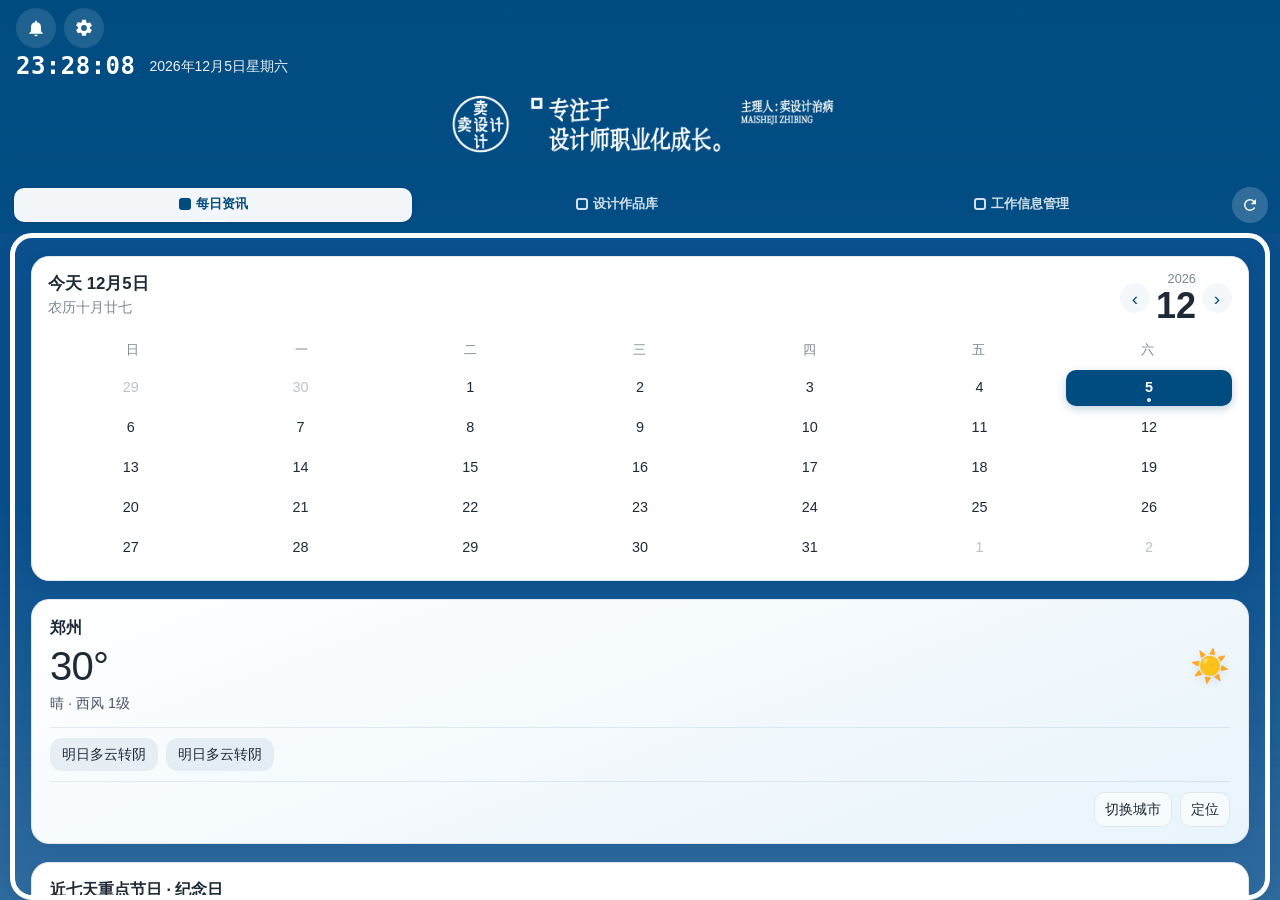
==== index.html @ 1a067f40 "deploy workbench-mobile static site (via API)" ====
<!DOCTYPE html>
<html lang="zh-CN">
<head>
  <meta charset="UTF-8">
  <meta name="viewport" content="width=device-width, initial-scale=1.0, maximum-scale=1.0, user-scalable=no, viewport-fit=cover">
  <meta name="apple-mobile-web-app-capable" content="yes">
  <meta name="apple-mobile-web-app-status-bar-style" content="default">
  <meta name="theme-color" content="#004C80">
  <meta name="application-name" content="卖设计">
  <meta name="mobile-web-app-capable" content="yes">
  <meta name="apple-mobile-web-app-capable" content="yes">
  <meta name="apple-mobile-web-app-status-bar-style" content="default">
  <meta name="apple-mobile-web-app-title" content="卖设计">
  <link rel="manifest" href="manifest.json">
  <link rel="apple-touch-icon" href="icon-192.png">
  <title>卖设计 · 手机工作台</title>
  <link rel="stylesheet" href="styles-mobile-v2.css?v=m20260816t">
</head>
<body>
  <!-- 顶部栏：标题 + 时钟日期 + 铃铛设置 -->
  <header class="topbar">
    <div class="topbar-row topbar-row-1">
      <div class="topbar-tools">
        <button class="topbar-tool" id="openBell" aria-label="修改通知">
          <svg viewBox="0 0 24 24" width="20" height="20" aria-hidden="true">
            <path fill="currentColor" d="M12 22a2 2 0 0 0 2-2h-4a2 2 0 0 0 2 2zm6-6V11a6 6 0 0 0-5-5.91V4a1 1 0 0 0-2 0v1.09A6 6 0 0 0 6 11v5l-2 2v1h16v-1l-2-2z"/>
          </svg>
          <span class="bell-badge" id="bellBadge" hidden>●</span>
        </button>
        <button class="topbar-tool" id="openSettings" aria-label="云端共享设置">
          <svg viewBox="0 0 24 24" width="20" height="20" aria-hidden="true">
            <path fill="currentColor" d="M19.14 12.94a7.42 7.42 0 0 0 0-1.88l2.03-1.58a.5.5 0 0 0 .12-.64l-1.92-3.32a.5.5 0 0 0-.6-.22l-2.39.96a7.07 7.07 0 0 0-1.62-.94l-.36-2.54A.5.5 0 0 0 13.9 2h-3.84a.5.5 0 0 0-.5.42l-.36 2.54c-.59.24-1.13.55-1.62.94l-2.39-.96a.5.5 0 0 0-.6.22L2.67 8.48a.5.5 0 0 0 .12.64l2.03 1.58a7.42 7.42 0 0 0 0 1.88L2.79 14.16a.5.5 0 0 0-.12.64l1.92 3.32a.5.5 0 0 0 .6.22l2.39-.96c.49.39 1.03.7 1.62.94l.36 2.54a.5.5 0 0 0 .5.42h3.84a.5.5 0 0 0 .5-.42l.36-2.54c.59-.24 1.13-.55 1.62-.94l2.39.96a.5.5 0 0 0 .6-.22l1.92-3.32a.5.5 0 0 0-.12-.64l-2.03-1.58zM12 15.5A3.5 3.5 0 1 1 12 8.5a3.5 3.5 0 0 1 0 7z"/>
          </svg>
        </button>
      </div>
    </div>
    <div class="topbar-row topbar-row-2">
      <div class="live-clock" id="liveClock">--:--:--</div>
      <div class="live-date" id="liveDate">----年--月--日 星期-</div>
    </div>
    <div class="brand-banner">
      <img class="brand-banner-img" src="brand-title.png" alt="卖设计的工作台">
    </div>
  </header>

  <!-- 通知面板：浮在顶栏下方 -->
  <div class="bell-panel" id="bellPanel" hidden>
    <div class="bell-panel-head">
      <span>修改通知</span>
      <button class="bell-close" id="closeBell" aria-label="关闭">×</button>
    </div>
    <div class="bell-list" id="bellList"></div>
  </div>

  <!-- 标签栏：3 个 Tab + 刷新 -->
  <nav class="tabbar" id="tabbar">
    <div class="tabbar-tabs">
      <button class="tab active" data-index="0">
        <span class="tab-mark"></span>
        <span class="tab-label">每日资讯</span>
      </button>
      <button class="tab" data-index="1">
        <span class="tab-mark"></span>
        <span class="tab-label">设计作品库</span>
      </button>
      <button class="tab" data-index="2">
        <span class="tab-mark"></span>
        <span class="tab-label">工作信息管理</span>
      </button>
    </div>
    <button class="tabbar-refresh" id="pageRefresh" aria-label="刷新当前页">
      <svg viewBox="0 0 24 24" width="18" height="18" aria-hidden="true">
        <path fill="currentColor" d="M17.65 6.35A7.95 7.95 0 0 0 12 4a8 8 0 0 0-8 8 8 8 0 0 0 8 8 8 8 0 0 0 6.67-3.56L17.65 14A6 6 0 0 1 12 18a6 6 0 0 1-6-6 6 6 0 0 1 6-6c1.66 0 3.14.69 4.22 1.78L13 11h7V4l-2.35 2.35z"/>
      </svg>
    </button>
  </nav>

  <!-- 页面容器：可横向滑动 -->
  <div class="pages-viewport">
    <div class="pages-track" id="pagesTrack">

      <!-- ============ 页面 1：每日资讯 ============ -->
      <section class="page page-info" data-index="0" aria-label="每日资讯">
        <div class="page-inner">

          <!-- 日历卡片 -->
          <div class="card card-calendar">
            <div class="cal-head">
              <div class="cal-today-block">
                <div class="cal-today-date" id="calTodayDate">今天 8月15日</div>
                <div class="cal-today-lunar" id="calTodayLunar">农历七月初三</div>
              </div>
      <div class="cal-year-block">
        <button class="cal-nav-btn" id="calPrev" aria-label="上个月">‹</button>
        <div>
          <div class="cal-year" id="calYear">2026</div>
          <div class="cal-month" id="calMonth">08</div>
        </div>
        <button class="cal-nav-btn" id="calNext" aria-label="下个月">›</button>
      </div>
            </div>
            <div class="cal-weekdays">
              <span>日</span><span>一</span><span>二</span><span>三</span><span>四</span><span>五</span><span>六</span>
            </div>
            <div class="cal-days" id="calDays"></div>
          </div>

          <!-- 天气卡片 -->
          <div class="card card-weather">
            <div class="weather-top">
              <div class="weather-info">
                <div class="weather-row1">
                  <span class="weather-city" id="weatherCity">郑州</span>
                </div>
                <div class="weather-row2">
                  <span class="weather-temp" id="weatherTemp">--°</span>
                  <span class="weather-icon" id="weatherIcon">⛅</span>
                </div>
                <div class="weather-row3">
                  <span class="weather-now" id="weatherNow">加载中…</span>
                </div>
              </div>
            </div>
            <div class="weather-mid">
              <div class="weather-forecast" id="weatherForecast">
                <span class="forecast-tag" id="weatherUpcoming">--</span>
                <span class="forecast-tag" id="weatherTomorrow">--</span>
              </div>
            </div>
            <div class="weather-bottom">
              <button class="btn-outline" id="editCity">切换城市</button>
              <button class="btn-outline" id="locateCity">定位</button>
            </div>
          </div>

          <!-- 节日 / 纪念日 卡片 -->
          <div class="card card-holidays">
            <h3 class="card-title">近七天重点节日 · 纪念日</h3>
            <ul class="holiday-list" id="holidayList"></ul>
          </div>

          <!-- 热点聚合卡片 -->
          <div class="card card-trends">
            <div class="trends-head">
              <h3 class="card-title">热点聚合</h3>
              <div class="trend-tabs" id="trendTabs">
                <button class="trend-tab" data-source="xiaohongshu">小红书</button>
                <button class="trend-tab" data-source="weibo">微博</button>
                <button class="trend-tab active" data-source="qqnews">腾讯新闻</button>
                <button class="trend-tab" data-source="ifeng">凤凰新闻</button>
                <button class="trend-tab" data-source="adquan">广告门</button>
                <button class="trend-tab" data-source="digitaling">数英</button>
                <button class="trend-tab" data-source="shejijingsai">设计竞赛网</button>
                <button class="trend-tab" data-source="uisdc">优设网</button>
              </div>
            </div>
            <ol class="trend-list" id="trendList"></ol>
            <div class="trend-empty" id="trendEmpty" hidden>点击刷新获取最新热点</div>
            <div class="trends-foot">
              <span class="trend-update" id="trendUpdate">上次更新：--</span>
              <button class="btn-text" id="refreshTrends">立即刷新热点</button>
            </div>
          </div>

          <div class="page-footer-space"></div>
        </div>
      </section>

      <!-- ============ 页面 2：设计作品库 ============ -->
      <section class="page page-portfolio" data-index="1" aria-label="设计作品库">
        <div class="page-inner">

          <!-- 顶部操作 -->
          <div class="page-actions">
            <span class="page-actions-title">作品库</span>
            <button class="btn-outline" id="sharePortfolio">分享查看</button>
          </div>

          <!-- 公众号文章：可折叠 -->
          <div class="card card-wechat">
            <div class="source-head" id="wechatToggle">
              <div class="source-head-left">
                <span class="source-emoji">📰</span>
                <span class="source-title">公众号文章</span>
                <span class="source-count" id="wechatCount">0 篇</span>
              </div>
              <button class="source-toggle" id="wechatToggleBtn">展开</button>
            </div>
            <div class="source-body" id="wechatBody">
              <div class="source-toolbar">
                <a class="btn-outline" href="https://mp.weixin.qq.com/s/0--AHBCkB1DnfnzCD70Xyg" target="_blank" rel="noopener">打开公众号</a>
                <button class="btn-primary" id="addPortfolioProject">+ 添加文章</button>
              </div>
              <div class="portfolio-list" id="portfolioList"></div>
            </div>
          </div>

          <!-- 站酷主页 -->
          <div class="card card-zcool">
            <div class="source-head">
              <div class="source-head-left">
                <span class="source-emoji">🎨</span>
                <span class="source-title">站酷主页</span>
              </div>
              <div class="source-head-right">
                <button class="source-toggle" id="editZcool">编辑</button>
                <a class="btn-outline" id="zcoolVisit" href="https://www.zcool.com.cn/u/ZNDA5NDcwMA==" target="_blank" rel="noopener">访问站酷</a>
              </div>
            </div>
            <a class="zcool-preview" id="zcoolLink" href="https://www.zcool.com.cn/u/ZNDA5NDcwMA==" target="_blank" rel="noopener">
              <div class="zcool-cover" id="zcoolCover">
                <span class="zcool-cover-emoji">🎨</span>
              </div>
              <div class="zcool-info">
                <div class="zcool-title" id="zcoolTitle">卖设计 · 站酷</div>
                <div class="zcool-url" id="zcoolUrlText">https://www.zcool.com.cn/u/ZNDA5NDcwMA==</div>
              </div>
            </a>
          </div>

          <!-- 我的知识库 (ima) -->
      <div class="card card-ima" id="openIma">
        <div class="ima-icon">ima</div>
        <div class="ima-body">
          <div class="ima-title">我的知识库</div>
          <div class="ima-sub">ima 个人知识库</div>
        </div>
        <span class="ima-arrow">→</span>
      </div>

          <!-- 设计项目 -->
          <div class="card card-projects">
            <div class="projects-head">
              <h3 class="card-title">设计项目</h3>
              <button class="btn-primary" id="addDesignProject">+ 新建项目</button>
            </div>
            <div class="design-project-list" id="designProjectList"></div>
          </div>

          <div class="page-footer-space"></div>
        </div>
      </section>

      <!-- ============ 页面 3：工作信息管理 ============ -->
      <section class="page page-work" data-index="2" aria-label="工作信息管理">
        <div class="page-inner">

          <!-- 顶部操作 -->
          <div class="page-actions">
            <span class="page-actions-title">工作信息</span>
            <div class="page-actions-buttons">
              <button class="btn-outline" id="shareWork">分享编辑</button>
              <button class="btn-outline" id="openTrash">回收站<span class="trash-badge" id="trashBadge" hidden>0</span></button>
              <button class="btn-outline" id="workAdminToggle">管理员视图</button>
            </div>
          </div>

          <!-- 4 个汇总统计 -->
          <div class="work-summary" id="workSummary">
            <button class="summary-item" data-filter="all">
              <span class="summary-num" id="summaryTotal">0</span>
              <span class="summary-label">总项目</span>
            </button>
            <button class="summary-item" data-filter="progress">
              <span class="summary-num" id="summaryActive">0</span>
              <span class="summary-label">进行中</span>
            </button>
            <button class="summary-item" data-filter="overdue">
              <span class="summary-num" id="summaryOverdue">0</span>
              <span class="summary-label">已超时</span>
            </button>
            <button class="summary-item" data-filter="done">
              <span class="summary-num" id="summaryDone">0</span>
              <span class="summary-label">已完成</span>
            </button>
          </div>

          <!-- 当前筛选提示 -->
          <div class="work-filter-bar" id="workFilterBar" hidden>
            <span id="workFilterLabel"></span>
            <button class="btn-text" id="workClearFilter">↩ 恢复全部</button>
          </div>

          <!-- 48h 截止红色提示 -->
          <div class="deadline-alert" id="deadlineAlert" hidden></div>

          <!-- 项目列表 -->
          <div class="card card-work">
            <div class="work-toolbar">
              <h3 class="card-title">项目列表</h3>
              <button class="btn-primary" id="addWorkProject">+ 新建项目</button>
            </div>
            <div class="work-list" id="workList"></div>
          </div>

          <div class="page-footer-space"></div>
        </div>
      </section>

    </div>
  </div>

  <!-- ============ 模态：新建/编辑工作项目 ============ -->
  <div class="modal" id="workModal" hidden>
    <div class="modal-backdrop" data-close="workModal"></div>
    <div class="modal-content">
      <div class="modal-header">
        <h3 id="workModalTitle">新建项目</h3>
        <button class="modal-close" data-close="workModal" aria-label="关闭">×</button>
      </div>
      <div class="modal-body">
        <label>项目名称<input type="text" id="projName" placeholder="例如：品牌升级"></label>
        <div class="form-row">
          <label>开始时间<input type="date" id="projStart"></label>
          <label>预计结束<input type="date" id="projEnd"></label>
        </div>
        <label>实际结束时间<input type="date" id="projActualEnd"></label>
        <label>项目备注<textarea id="projNote" rows="3" placeholder="项目背景、关键节点等"></textarea></label>
        <label class="checkbox-line"><input type="checkbox" id="projMine"> 与我相关（在标题前显示小红旗 🚩）</label>
      </div>
      <div class="modal-footer">
        <button class="btn-ghost" data-close="workModal">取消</button>
        <button class="btn-primary" id="saveWorkProject">保存</button>
      </div>
    </div>
  </div>

  <!-- ============ 模态：新建/编辑子任务 ============ -->
  <div class="modal" id="taskModal" hidden>
    <div class="modal-backdrop" data-close="taskModal"></div>
    <div class="modal-content">
      <div class="modal-header">
        <h3 id="taskModalTitle">新增子任务</h3>
        <button class="modal-close" data-close="taskModal" aria-label="关闭">×</button>
      </div>
      <div class="modal-body">
        <label>负责人<input type="text" id="taskOwner" placeholder="姓名"></label>
        <label>子任务名称<input type="text" id="taskTitle" placeholder="例如：LOGO 初稿"></label>
        <div class="form-row">
          <label>截止日期<input type="date" id="taskDeadline"></label>
          <label>状态
            <select id="taskStatus">
              <option value="pending">待开始</option>
              <option value="progress">进行中</option>
              <option value="done">已完成</option>
            </select>
          </label>
        </div>
        <label>备注<textarea id="taskNote" rows="2"></textarea></label>
      </div>
      <div class="modal-footer">
        <button class="btn-ghost" data-close="taskModal">取消</button>
        <button class="btn-primary" id="saveTask">保存</button>
      </div>
    </div>
  </div>

  <!-- ============ 模态：回收站 ============ -->
  <div class="modal" id="trashModal" hidden>
    <div class="modal-backdrop" data-close="trashModal"></div>
    <div class="modal-content">
      <div class="modal-header">
        <h3>任务回收站</h3>
        <button class="modal-close" data-close="trashModal" aria-label="关闭">×</button>
      </div>
      <div class="modal-body">
        <p class="modal-tip">删除的项目与子任务会先进入这里，可随时恢复；「彻底删除」后不可恢复。</p>
        <div class="trash-list" id="trashList"></div>
      </div>
      <div class="modal-footer">
        <button class="btn-ghost" id="emptyTrash">清空回收站</button>
        <button class="btn-primary" data-close="trashModal">关闭</button>
      </div>
    </div>
  </div>

  <!-- ============ 模态：公众号文章 ============ -->
  <div class="modal" id="portfolioModal" hidden>
    <div class="modal-backdrop" data-close="portfolioModal"></div>
    <div class="modal-content">
      <div class="modal-header">
        <h3 id="portfolioModalTitle">添加公众号文章</h3>
        <button class="modal-close" data-close="portfolioModal" aria-label="关闭">×</button>
      </div>
      <div class="modal-body">
        <label>文章标题<input type="text" id="portfolioName" placeholder="例如：品牌设计的底层逻辑"></label>
        <label>文章链接<input type="text" id="portfolioUrl" placeholder="https://mp.weixin.qq.com/s/..."></label>
        <label>标签（用逗号分隔）<input type="text" id="portfolioTags" placeholder="品牌, 方法论"></label>
      </div>
      <div class="modal-footer">
        <button class="btn-ghost" data-close="portfolioModal">取消</button>
        <button class="btn-primary" id="savePortfolio">保存</button>
      </div>
    </div>
  </div>

  <!-- ============ 模态：设计项目 ============ -->
  <div class="modal" id="designProjectModal" hidden>
    <div class="modal-backdrop" data-close="designProjectModal"></div>
    <div class="modal-content">
      <div class="modal-header">
        <h3 id="designProjectModalTitle">新建设计项目</h3>
        <button class="modal-close" data-close="designProjectModal" aria-label="关闭">×</button>
      </div>
      <div class="modal-body">
        <label>项目名称<input type="text" id="designProjectName" placeholder="例如：某茶饮品牌 VI"></label>
        <label>项目备注<textarea id="designProjectNote" rows="2" placeholder="项目说明"></textarea></label>
        <div class="dp-image-manager" id="dpImageManager"></div>
        <label class="btn-upload-line">＋ 添加图片（可多选）<input type="file" id="designProjectInput" accept="image/*" multiple hidden></label>
      </div>
      <div class="modal-footer">
        <button class="btn-ghost" data-close="designProjectModal">取消</button>
        <button class="btn-primary" id="saveDesignProject">保存</button>
      </div>
    </div>
  </div>

  <!-- ============ 模态：编辑站酷主页 ============ -->
  <div class="modal" id="zcoolModal" hidden>
    <div class="modal-backdrop" data-close="zcoolModal"></div>
    <div class="modal-content">
      <div class="modal-header">
        <h3>编辑站酷主页</h3>
        <button class="modal-close" data-close="zcoolModal" aria-label="关闭">×</button>
      </div>
      <div class="modal-body">
        <label>站酷主页链接<input type="text" id="zcoolUrlInput" placeholder="https://www.zcool.com.cn/u/..."></label>
        <label>显示标题<input type="text" id="zcoolTitleInput" placeholder="卖设计 · 站酷"></label>
        <label>封面图片<input type="file" id="zcoolCoverInput" accept="image/*"></label>
      </div>
      <div class="modal-footer">
        <button class="btn-ghost" data-close="zcoolModal">取消</button>
        <button class="btn-primary" id="saveZcool">保存</button>
      </div>
    </div>
  </div>

  <!-- ============ 设计项目全屏查看（16:9 轮播） ============ -->
  <div class="dp-lightbox" id="dpLightbox" hidden aria-hidden="true">
    <div class="dp-lightbox-backdrop" id="dpLightboxBackdrop"></div>
    <button class="dp-lightbox-close" id="dpLightboxClose" aria-label="关闭">×</button>
    <div class="dp-lightbox-title" id="dpLightboxTitle"></div>
    <div class="dp-stage">
      <div class="dp-lightbox-track" id="dpLightboxTrack"></div>
      <button class="dp-nav dp-prev" id="dpPrev" aria-label="上一张">‹</button>
      <button class="dp-nav dp-next" id="dpNext" aria-label="下一张">›</button>
    </div>
    <div class="dp-dots" id="dpDots"></div>
    <div class="dp-counter" id="dpCounter"></div>
  </div>

  <!-- ============ 模态：云端共享设置 ============ -->
  <div class="modal" id="settingsModal" hidden>
    <div class="modal-backdrop" data-close="settingsModal"></div>
    <div class="modal-content">
      <div class="modal-header">
        <h3>云端共享设置</h3>
        <button class="modal-close" data-close="settingsModal" aria-label="关闭">×</button>
      </div>
      <div class="modal-body">
        <p class="modal-tip">使用 JSONBin.io（免费）作为共享后端。注册后在 API Keys 页面复制 <b>X-Master-Key</b> 粘贴到下方。分享链接会携带该 Key，<b>请确保只分享给信任的人</b>，建议用专门的小号账号而非主力账号。</p>
        <label>JSONBin API Key<input type="text" id="jsonbinKey" placeholder="X-Master-Key" autocomplete="off"></label>
        <label>你的名字（用于修改记录）<input type="text" id="editorName" placeholder="例如：阿理"></label>
        <div class="sync-box">
          <h4>数据同步（电脑 ↔ 手机）</h4>
          <p class="modal-tip">把本机数据备份到云端，再用手机打开恢复链接即可同步；或导出文件手动转移（不限大小）。</p>
          <div class="sync-row">
            <button class="btn-ghost" id="btnSyncPush">☁ 同步到云端</button>
            <button class="btn-ghost" id="btnSyncPull">⬇ 从云端恢复</button>
          </div>
          <div class="sync-row">
            <button class="btn-ghost" id="btnExport">📤 导出备份</button>
            <button class="btn-ghost" id="btnImport">📥 导入备份</button>
          </div>
          <input type="file" id="importFile" accept="application/json,.json" hidden>
          <div class="sync-result" id="syncResult" hidden>
            <p class="modal-tip">复制下面的恢复链接，在手机浏览器打开即可自动同步：</p>
            <label>恢复链接<input type="text" id="syncResultLink" readonly></label>
            <p class="modal-tip">恢复码（手动填到手机「从云端恢复」）：<b id="syncResultCode"></b></p>
          </div>
        </div>
      </div>
      <div class="modal-footer">
        <button class="btn-ghost" data-close="settingsModal">取消</button>
        <button class="btn-primary" id="saveSettings">保存</button>
      </div>
    </div>
  </div>

  <!-- ============ 模态：分享结果 ============ -->
  <div class="modal" id="shareResultModal" hidden>
    <div class="modal-backdrop" data-close="shareResultModal"></div>
    <div class="modal-content">
      <div class="modal-header">
        <h3>分享链接已生成</h3>
        <button class="modal-close" data-close="shareResultModal" aria-label="关闭">×</button>
      </div>
      <div class="modal-body">
        <p id="shareResultDesc" class="modal-tip"></p>
        <label>分享链接（已含访问凭证，直接发给对方即可）<input type="text" id="shareResultLink" readonly></label>
        <button class="btn-primary" id="copyShareLink">复制链接</button>
      </div>
    </div>
  </div>

  <!-- ============ Toast ============ -->
  <div class="toast" id="toast" hidden></div>

  <!-- ============ ima 二维码弹窗 ============ -->
  <div class="ima-qr-modal" id="imaQrModal" hidden>
    <div class="ima-qr-modal-box">
      <img src="ima-qr.png" alt="ima 知识库二维码">
      <button class="ima-qr-close" id="closeImaQr">关闭</button>
    </div>
  </div>

  <script src="solarlunar.min.js?v=m20260816h"></script>
  <script>window.solarLunar = (window.solarLunar && window.solarLunar.default) ? window.solarLunar.default : window.solarLunar;</script>
  <script src="app.js?v=m20260816z7"></script>
  <!-- 安装到主屏幕 提示横幅 -->
  <div class="install-banner" id="installBanner" hidden>
    <div class="ib-text">把「卖设计」装到手机，像 App 一样随时打开 📲</div>
    <button class="ib-btn" id="installBtn" type="button">安装</button>
    <button class="ib-close" id="installClose" type="button" aria-label="关闭提示">×</button>
  </div>
</body>
</html>
---- styles-mobile-v2.css ----
/* ============================================================
   卖设计 · 手机工作台 · 自包含样式（v2 · 完整重写）
   设计目标：
     · 蓝→灰渐变背景 + 轻雾面
     · 固定顶栏 + 标签栏；3 个标签页可左右滑动切换
     · 大字、宽间距、白圆角卡片
     · 触摸目标 ≥ 40px
   ============================================================ */

/* ----------- CSS 自定义属性 ----------- */
:root {
  /* 主色 */
  --deep:        #004C80;
  --deep-2:      #0E6394;
  --mid:         #5A8FB0;
  --light:       #D1D1D1;
  --pale:        #E8F2F8;
  --frost:       rgba(255, 255, 255, 0.78);
  --frost-2:     rgba(255, 255, 255, 0.55);

  /* 中性色 */
  --text:        #1F2A37;
  --text-2:      #4A5568;
  --text-3:      #7B8794;
  --line:        #E2E8F0;
  --card:        #FFFFFF;
  --card-soft:   #F5F8FB;
  --border:      #E0E7EE;

  /* 状态色 */
  --ok:          #2BA785;
  --warn:        #E0852B;
  --danger:      #E25555;
  --danger-bg:   #FF6166;
  --info:        #2A6FB0;

  /* 间距 */
  --gap-1: 6px;
  --gap-2: 10px;
  --gap-3: 14px;
  --gap-4: 18px;
  --gap-5: 22px;
  --gap-6: 28px;

  /* 圆角 */
  --r-1: 8px;
  --r-2: 14px;
  --r-3: 18px;
  --r-4: 22px;

  /* 字号 */
  --fs-xs:  0.78rem;     /* 12px */
  --fs-sm:  0.875rem;    /* 14px */
  --fs-md:  1rem;        /* 16px */
  --fs-lg:  1.125rem;    /* 18px */
  --fs-xl:  1.375rem;    /* 22px */
  --fs-2xl: 1.75rem;     /* 28px */
  --fs-3xl: 2.25rem;     /* 36px */
  --fs-4xl: 3rem;        /* 48px */

  /* 顶栏与标签栏高度（与 .topbar / .tabbar 实际高度一致） */
  --topbar-h: 88px;
  --tabbar-h: 56px;
}

/* ----------- Reset ----------- */
*, *::before, *::after { box-sizing: border-box; }
html, body {
  margin: 0;
  padding: 0;
  font-family: -apple-system, BlinkMacSystemFont, "PingFang SC", "Microsoft YaHei",
               "Helvetica Neue", Arial, sans-serif;
  font-size: 16px;
  color: var(--text);
  -webkit-font-smoothing: antialiased;
  -moz-osx-font-smoothing: grayscale;
  -webkit-text-size-adjust: 100%;
  -webkit-tap-highlight-color: transparent;
  line-height: 1.55;
  overflow: hidden;
  height: 100%;
  touch-action: manipulation;
  background: transparent;
}
/* 背景图直接挂在 html（canvas 根层），避免 z-index:-2 被父级/根背景压住 */
html {
  background-color: #004C80;
  background-image: url('phone-bg.jpg');
  background-size: cover;
  background-position: center top;
  background-repeat: no-repeat;
}
[hidden] { display: none !important; }
body {
  /* 允许安全区内边距 */
  padding-top: env(safe-area-inset-top);
  padding-bottom: env(safe-area-inset-bottom);
  padding-left: env(safe-area-inset-left);
  padding-right: env(safe-area-inset-right);
}
img { max-width: 100%; display: block; }
button { font: inherit; color: inherit; cursor: pointer; border: 0; background: transparent; }
input, textarea, select {
  font: inherit; color: inherit;
  -webkit-appearance: none; appearance: none;
  border-radius: 0;
}
a { color: var(--deep); text-decoration: none; }

/* ----------- 背景渐变 + 轻雾面 ----------- */
/* 背景图已迁移到 html（见上方 html {}），避免 fixed div + z-index:-2 被根背景压住 */

/* ----------- 顶栏 ----------- */
.topbar {
  position: fixed; top: 0; left: 0; right: 0;
  padding-top: calc(env(safe-area-inset-top) + 8px);
  padding-left: 16px;
  padding-right: 16px;
  padding-bottom: 8px;
  z-index: 50;
  background: linear-gradient(180deg, rgba(0, 76, 128, 0.92) 0%, rgba(0, 76, 128, 0.78) 100%);
  color: #fff;
  backdrop-filter: blur(10px);
  -webkit-backdrop-filter: blur(10px);
}
.topbar-row { display: flex; align-items: center; }
.topbar-row-1 { justify-content: space-between; gap: 12px; }
.topbar-row-2 { margin-top: 4px; gap: 14px; }
.brand {
  margin: 0;
  font-size: 1.125rem;
  font-weight: 700;
  letter-spacing: 0.02em;
  color: #fff;
  line-height: 1.2;
}
.topbar-tools { display: flex; align-items: center; gap: 8px; }
.topbar-tool {
  width: 40px; height: 40px;
  border-radius: 50%;
  display: inline-flex; align-items: center; justify-content: center;
  color: #fff;
  background: rgba(255, 255, 255, 0.12);
  position: relative;
  transition: background 0.15s;
}
.topbar-tool:active { background: rgba(255, 255, 255, 0.22); }
.bell-badge {
  position: absolute; top: 4px; right: 6px;
  color: #FFC857; font-size: 14px; line-height: 1;
  pointer-events: none;
}
.live-clock {
  font-family: "SF Mono", "Menlo", "Consolas", monospace;
  font-size: 1.5rem;
  font-weight: 600;
  letter-spacing: 0.02em;
  line-height: 1.2;
}
.live-date {
  font-size: 0.875rem;
  opacity: 0.92;
  line-height: 1.3;
}

/* 通知面板 */
.bell-panel {
  position: fixed;
  top: var(--topbar-h);
  right: 12px;
  width: 86vw; max-width: 360px;
  max-height: 60vh;
  background: rgba(255, 255, 255, 0.97);
  border-radius: 16px;
  box-shadow: 0 12px 32px rgba(0, 0, 0, 0.18);
  z-index: 60;
  overflow: hidden;
  display: flex; flex-direction: column;
  border: 1px solid rgba(255, 255, 255, 0.7);
}
.bell-panel-head {
  padding: 14px 16px;
  font-size: 1rem; font-weight: 700;
  color: var(--text);
  border-bottom: 1px solid var(--line);
  display: flex; align-items: center; justify-content: space-between;
}
.bell-close {
  width: 32px; height: 32px;
  font-size: 22px; line-height: 1;
  color: var(--text-3);
  border-radius: 50%;
}
.bell-close:active { background: var(--card-soft); }
.bell-list { padding: 6px 8px 10px; overflow-y: auto; max-height: 50vh; }
.bell-empty { padding: 28px 16px; text-align: center; color: var(--text-3); font-size: 0.95rem; }
.bell-item {
  padding: 10px 12px;
  border-radius: 10px;
  margin-bottom: 4px;
  background: var(--card-soft);
}
.bell-item-by { font-size: 0.875rem; font-weight: 600; color: var(--text); }
.bell-item-sum { font-size: 0.875rem; color: var(--text-2); margin-top: 2px; line-height: 1.4; }
.bell-item-time { font-size: 0.75rem; color: var(--text-3); margin-top: 4px; }

/* ----------- 标签栏 ----------- */
.tabbar {
  position: fixed;
  top: var(--topbar-h);
  left: 0; right: 0;
  height: var(--tabbar-h);
  padding-left: 12px;
  padding-right: 12px;
  z-index: 49;
  display: flex; align-items: center; justify-content: space-between;
  gap: 10px;
  background: linear-gradient(180deg, rgba(0, 76, 128, 0.78) 0%, rgba(0, 76, 128, 0.55) 100%);
  backdrop-filter: blur(10px);
  -webkit-backdrop-filter: blur(10px);
  color: #fff;
  padding-top: env(safe-area-inset-top);
}
.tabbar-tabs { display: flex; align-items: center; gap: 2px; flex: 1 1 auto; min-width: 0; overflow: hidden; }
.tab {
  flex: 1 1 0;
  min-width: 0;
  padding: 8px 4px 10px;
  font-size: 0.82rem;
  font-weight: 600;
  color: rgba(255, 255, 255, 0.82);
  border-radius: 12px;
  position: relative;
  display: inline-flex; align-items: center; justify-content: center;
  gap: 5px;
  transition: color 0.2s;
  white-space: nowrap;
}
.tab::before {
  content: '';
  position: absolute;
  inset: 2px;
  background: transparent;
  border-radius: 10px;
  z-index: 0;
  transition: background 0.2s;
}
.tab-label { position: relative; z-index: 1; }
.tab-mark {
  position: relative;
  z-index: 1;
  width: 12px;
  height: 12px;
  border: 2px solid currentColor;
  border-radius: 3px;
  flex-shrink: 0;
  transition: all 0.2s;
}
.tab.active {
  color: var(--deep);
}
.tab.active::before {
  background: rgba(255, 255, 255, 0.95);
  box-shadow: 0 2px 6px rgba(0, 0, 0, 0.12);
}
.tab.active .tab-mark {
  background: var(--deep);
  border-color: var(--deep);
}
.tab::after {
  content: '';
  position: absolute;
  bottom: 2px;
  left: 50%;
  width: 0;
  height: 2px;
  background: #fff;
  border-radius: 1px;
  transition: width 0.2s, left 0.2s;
}
.tab.active::after {
  width: 24px;
  left: calc(50% - 12px);
}
.tabbar-refresh {
  width: 36px; height: 36px;
  border-radius: 50%;
  background: rgba(255, 255, 255, 0.18);
  color: #fff;
  display: inline-flex; align-items: center; justify-content: center;
  flex-shrink: 0;
  transition: background 0.15s;
}
.tabbar-refresh:active { background: rgba(255, 255, 255, 0.32); }
.tabbar-refresh.spin svg { animation: spin 0.7s linear infinite; }
@keyframes spin { to { transform: rotate(360deg); } }

/* ----------- 页面容器 + 滑动 ----------- */
.pages-viewport {
  position: fixed;
  top: calc(var(--topbar-h) + var(--tabbar-h));
  left: 0; right: 0; bottom: 0;
  overflow: hidden;
  z-index: 1;
}
.pages-track {
  display: flex;
  width: 300%;
  height: 100%;
  transform: translateX(0%);
  transition: transform 0.32s cubic-bezier(0.22, 0.61, 0.36, 1);
  will-change: transform;
}
.pages-track.dragging { transition: none; }
.page {
  width: 33.333333%;
  height: 100%;
  flex-shrink: 0;
  overflow: hidden;
}
.page-inner {
  height: 100%;
  overflow-y: auto;
  overflow-x: hidden;
  -webkit-overflow-scrolling: touch;
  padding: 18px 16px 0;
  display: flex; flex-direction: column;
  gap: var(--gap-4);
  /* 白色粗线条空心框（仅边框），填充透明，整屏透出背景图 */
  background: transparent;
  border: 5px solid #fff;
  border-radius: 22px;
  margin: 0 10px;
  box-shadow: 0 -4px 20px rgba(0, 0, 0, 0.1);
}
.page-footer-space { height: 28px; flex-shrink: 0; }

/* 标题横幅：顶栏内，设置按钮下、时间行下方 */
.brand-banner {
  display: flex;
  justify-content: center;
  align-items: center;
  padding: 4px 14px 6px;
  flex-shrink: 0;
}
.brand-banner-img {
  height: auto;
  max-height: 78px;
  width: auto;
  max-width: 90%;
}

/* ----------- 卡片通用 ----------- */
.card {
  background: var(--card);
  border-radius: 18px;
  padding: 16px 18px;
  box-shadow: 0 4px 16px rgba(0, 0, 0, 0.06);
  border: 1px solid var(--border);
}
.card-title {
  margin: 0 0 12px;
  font-size: 1rem;
  font-weight: 700;
  color: var(--text);
  line-height: 1.4;
}

/* ----------- 页面 1：每日资讯 ----------- */
/* 日历 */
.card-calendar {
  padding: 16px 16px 14px;
  display: flex; flex-direction: column;
}
.cal-head {
  display: flex; justify-content: space-between; align-items: flex-start;
  margin-bottom: 12px;
}
.cal-today-block { display: flex; flex-direction: column; gap: 2px; }
.cal-today-date { font-size: 1.05rem; font-weight: 700; color: var(--text); line-height: 1.3; }
.cal-today-lunar { font-size: 0.85rem; color: var(--text-3); }
.cal-year-block { display: flex; align-items: center; gap: 6px; text-align: right; line-height: 1; }
.cal-nav-btn {
  width: 30px; height: 30px;
  border-radius: 50%;
  background: var(--card-soft);
  color: var(--deep);
  font-size: 1.2rem; line-height: 1;
  display: flex; align-items: center; justify-content: center;
  border: none; flex-shrink: 0;
}
.cal-nav-btn:active { background: var(--deep); color: #fff; }
.cal-year { font-size: 0.8rem; color: var(--text-3); }
.cal-month {
  font-size: 2.25rem; font-weight: 700;
  color: var(--text);
  line-height: 1;
  margin-top: 2px;
}
.cal-weekdays {
  display: grid;
  grid-template-columns: repeat(7, 1fr);
  text-align: center;
  font-size: 0.8rem;
  color: var(--text-3);
  margin-bottom: 6px;
}
.cal-weekdays span { padding: 4px 0; }
.cal-days {
  display: grid;
  grid-template-columns: repeat(7, 1fr);
  gap: 4px;
  text-align: center;
}
.cal-days span {
  height: 36px;
  display: flex; align-items: center; justify-content: center;
  font-size: 0.9rem;
  color: var(--text);
  border-radius: 10px;
}
.cal-days span.other { color: var(--text-3); opacity: 0.5; }
.cal-days span.today {
  background: var(--deep);
  color: #fff;
  font-weight: 700;
  box-shadow: 0 3px 8px rgba(0, 76, 128, 0.25);
  position: relative;
}
.cal-days span.today::after {
  content: '';
  position: absolute;
  bottom: 4px;
  left: 50%;
  transform: translateX(-50%);
  width: 4px;
  height: 4px;
  border-radius: 50%;
  background: rgba(255, 255, 255, 0.9);
}
.cal-days span.selected {
  background: var(--pale);
  color: var(--deep);
  font-weight: 700;
  border: 2px solid var(--deep);
}
.cal-days span.today.selected {
  background: var(--deep);
  color: #fff;
  border-color: #fff;
  box-shadow: inset 0 0 0 2px #fff, 0 3px 8px rgba(0, 76, 128, 0.25);
}
.cal-days span.today.selected::after { background: rgba(255, 255, 255, 0.9); }

/* 天气 */
.card-weather {
  padding: 16px 18px;
  background: linear-gradient(160deg, #ffffff 0%, #E8F4FB 100%);
}
.weather-top { margin-bottom: 12px; }
.weather-info { display: flex; flex-direction: column; gap: 6px; }
.weather-row1 { display: flex; align-items: baseline; gap: 8px; }
.weather-city { font-size: 1rem; font-weight: 600; color: var(--text); }
.weather-row2 {
  display: flex; align-items: center; justify-content: space-between;
  gap: 8px;
}
.weather-temp {
  font-size: 2.5rem; font-weight: 300; color: var(--text);
  line-height: 1;
  letter-spacing: -0.02em;
}
.weather-icon { font-size: 2rem; line-height: 1; filter: drop-shadow(0 2px 4px rgba(0,0,0,0.1)); }
.weather-row3 { font-size: 0.9rem; color: var(--text-2); }
.weather-now { color: var(--text-2); }
.weather-mid {
  padding: 10px 0;
  border-top: 1px solid rgba(0, 76, 128, 0.1);
  border-bottom: 1px solid rgba(0, 76, 128, 0.1);
  margin-bottom: 10px;
}
.weather-forecast { display: flex; gap: 8px; flex-wrap: wrap; }
.forecast-tag {
  font-size: 0.85rem;
  padding: 6px 12px;
  border-radius: 12px;
  background: rgba(0, 76, 128, 0.08);
  color: var(--text);
}
.forecast-tag.warn {
  background: rgba(226, 85, 85, 0.12);
  color: var(--danger);
  font-weight: 600;
}
.weather-bottom {
  display: flex; justify-content: flex-end; gap: 8px;
  flex-wrap: wrap;
}

/* 节日 */
.card-holidays { padding: 16px 18px; }
.holiday-list {
  list-style: none;
  margin: 0; padding: 0;
}
.holiday-list li {
  padding: 10px 0;
  border-bottom: 1px dashed rgba(0, 76, 128, 0.1);
  display: flex; align-items: center; justify-content: space-between; gap: 10px;
  font-size: 0.95rem;
}
.holiday-list li:last-child { border-bottom: 0; }
.holiday-name {
  flex: 1; min-width: 0;
  display: flex; align-items: center; gap: 8px;
  font-weight: 500;
  color: var(--text);
  line-height: 1.4;
}
.holiday-name::before {
  content: '';
  width: 8px; height: 8px;
  border-radius: 50%;
  background: var(--mid);
  flex-shrink: 0;
}
.holiday-name.key::before { background: var(--danger); }
.holiday-name.node::before { background: var(--ok); }
.holiday-tag {
  display: inline-block;
  font-size: 0.7rem;
  padding: 2px 8px;
  border-radius: 8px;
  background: var(--card-soft);
  color: var(--text-2);
  margin-left: 4px;
  flex-shrink: 0;
}
.holiday-tag.key { background: rgba(226, 85, 85, 0.15); color: var(--danger); }
.holiday-date {
  font-size: 0.85rem;
  color: var(--text-3);
  flex-shrink: 0;
  text-align: right;
}
.today-flag { font-size: 0.9rem; }

/* 热点 */
.card-trends { padding: 16px 18px; }
.trends-head { margin-bottom: 10px; }
.trend-tabs {
  display: flex; gap: 6px;
  overflow-x: auto;
  -webkit-overflow-scrolling: touch;
  padding: 6px 0 8px;
  scrollbar-width: none;
}
.trend-tabs::-webkit-scrollbar { display: none; }
.trend-tab {
  flex: 0 0 auto;
  font-size: 0.85rem;
  padding: 6px 12px;
  border-radius: 12px;
  background: var(--card-soft);
  color: var(--text-2);
  white-space: nowrap;
  transition: background 0.15s, color 0.15s;
}
.trend-tab.active {
  background: var(--deep);
  color: #fff;
}
.trend-list {
  list-style: none;
  margin: 0; padding: 0;
  counter-reset: trend;
}
.trend-list li {
  display: flex; align-items: center; gap: 10px;
  padding: 11px 0;
  border-bottom: 1px dashed rgba(0, 76, 128, 0.08);
  font-size: 0.95rem;
}
.trend-list li:last-child { border-bottom: 0; }
.trend-list li a {
  flex: 1; min-width: 0;
  color: var(--text);
  display: flex; align-items: center; gap: 8px;
}
.trend-rank {
  flex: 0 0 24px;
  text-align: center;
  font-weight: 700;
  color: var(--deep);
}
.trend-list li:nth-child(n+4) .trend-rank { color: var(--text-3); }
.trend-title {
  flex: 1; min-width: 0;
  overflow: hidden; text-overflow: ellipsis; white-space: nowrap;
}
.trend-heat {
  flex: 0 0 auto;
  font-size: 0.8rem;
  color: var(--text-3);
}
.trend-empty {
  padding: 28px 16px;
  text-align: center;
  color: var(--text-3);
  font-size: 0.9rem;
}
.trends-foot {
  display: flex; justify-content: space-between; align-items: center;
  padding-top: 10px;
  border-top: 1px solid rgba(0, 76, 128, 0.08);
  margin-top: 4px;
}
.trend-update { font-size: 0.8rem; color: var(--text-3); }

/* ----------- 页面 2：设计作品库 ----------- */
.page-actions {
  display: flex; align-items: center; justify-content: space-between;
  gap: 10px;
  padding: 0 4px;
  flex-wrap: wrap;
}
.page-actions-title { display: none; }
.page-actions {
  justify-content: flex-end;
}
.page-actions-buttons {
  display: flex; gap: 6px; flex-wrap: wrap;
  justify-content: flex-end;
}
.page-actions-buttons .btn-outline,
.page-actions-buttons .btn-ghost {
  font-size: 0.8rem;
  padding: 7px 10px;
  min-height: 36px;
}

.source-head {
  display: flex; align-items: center; justify-content: space-between;
  gap: 10px;
}
.source-head-left { display: flex; align-items: center; gap: 8px; min-width: 0; flex: 1; }
.source-head-right { display: flex; gap: 6px; flex-shrink: 0; }
.source-emoji { font-size: 1.1rem; }
.source-title {
  font-size: 1rem; font-weight: 700;
  color: var(--text);
}
.source-count {
  font-size: 0.8rem; color: var(--text-3);
  padding: 2px 8px;
  background: var(--card-soft);
  border-radius: 8px;
}
.source-toggle {
  font-size: 0.85rem;
  padding: 6px 12px;
  border-radius: 10px;
  background: var(--card-soft);
  color: var(--text);
  border: 1px solid var(--border);
}
.source-body {
  margin-top: 12px;
  padding-top: 12px;
  border-top: 1px dashed rgba(0, 76, 128, 0.12);
  display: none;
}
.source-body:not(.collapsed) { display: block; }
.source-body.collapsed { display: none; }
.source-toolbar {
  display: flex; gap: 8px; flex-wrap: wrap;
  margin-bottom: 12px;
}

/* 公众号文章列表 */
.portfolio-list { display: flex; flex-direction: column; gap: 12px; }
.portfolio-item {
  background: var(--card-soft);
  border-radius: 14px;
  padding: 14px 16px;
  display: flex; flex-direction: column; gap: 12px;
}
.portfolio-title {
  font-size: 1rem;
  font-weight: 600;
  color: var(--deep);
  line-height: 1.45;
  text-decoration: none;
  word-break: break-word;
}
.portfolio-title:active { opacity: 0.7; }
.portfolio-actions-row {
  display: flex; align-items: center; gap: 6px;
  width: 100%;
}
.portfolio-actions-row button {
  flex: 1 1 0;
  font-size: 0.58rem;
  font-weight: 500;
  padding: 3px 2px;
  border-radius: 7px;
  background: #fff;
  color: var(--text-2);
  border: 1px solid var(--border);
}
.portfolio-actions-row button:active { filter: brightness(0.96); }

/* 站酷 */
.card-zcool .zcool-preview {
  margin-top: 12px;
  display: block;
}
.zcool-cover {
  width: 100%;
  aspect-ratio: 16 / 9;
  border-radius: 14px;
  background: linear-gradient(135deg, #C9DEEC, #6FA3C5);
  background-size: cover;
  background-position: center;
  position: relative;
  overflow: hidden;
  display: flex; align-items: center; justify-content: center;
}
.zcool-cover-emoji {
  font-size: 3rem;
  opacity: 0.55;
}
.zcool-cover.has-cover .zcool-cover-emoji { display: none; }
.zcool-info { margin-top: 12px; }
.zcool-title {
  font-size: 1rem; font-weight: 700;
  color: var(--text);
  margin-bottom: 4px;
}
.zcool-url {
  font-size: 0.78rem; color: var(--text-3);
  overflow: hidden; text-overflow: ellipsis; white-space: nowrap;
}

/* ima */
.card-ima {
  display: flex; align-items: center; gap: 12px;
  background: var(--card);
  border: 1px solid var(--border);
  color: var(--text);
  padding: 12px 14px;
  cursor: pointer;
}
.card-ima:active { background: var(--card-soft); }
.ima-icon {
  width: 44px; height: 44px;
  border-radius: 12px;
  background: var(--deep);
  color: #fff;
  display: inline-flex; align-items: center; justify-content: center;
  font-size: 0.75rem; font-weight: 700;
  letter-spacing: 0.04em;
  flex-shrink: 0;
}
.ima-body { flex: 1; }
.ima-title { font-size: 1.05rem; font-weight: 700; }
.ima-sub { font-size: 0.85rem; color: var(--text-3); margin-top: 2px; }
.ima-arrow { font-size: 1.4rem; color: var(--deep); }

/* ima 二维码弹窗 */
.ima-qr-modal {
  position: fixed; inset: 0;
  background: rgba(0, 0, 0, 0.6);
  display: flex; align-items: center; justify-content: center;
  z-index: 200;
  padding: 24px;
}
.ima-qr-modal[hidden] { display: none; }
.ima-qr-modal-box {
  background: #fff;
  border-radius: 18px;
  padding: 18px;
  width: min(86vw, 360px);
  display: flex; flex-direction: column; align-items: center; gap: 14px;
  box-shadow: 0 16px 40px rgba(0, 0, 0, 0.3);
}
.ima-qr-modal-box img {
  width: 100%;
  height: auto;
  border-radius: 10px;
  display: block;
}
.ima-qr-close {
  width: 100%;
  padding: 10px;
  border-radius: 10px;
  background: var(--deep);
  color: #fff;
  border: none;
  font-size: 0.95rem;
  font-weight: 600;
  cursor: pointer;
}
.ima-qr-close:active { filter: brightness(0.95); }

/* 设计项目 */
.projects-head {
  display: flex; align-items: center; justify-content: space-between;
  margin-bottom: 12px;
}
.projects-head .card-title { margin-bottom: 0; }
.design-project-list {
  display: flex; flex-direction: column;
  gap: 12px;
}
.design-project {
  border-radius: 14px;
  overflow: hidden;
  background: #fff;
  box-shadow: 0 2px 8px rgba(0, 0, 0, 0.06);
}
.design-project-cover {
  width: 100%;
  height: 110px;
  background-size: cover;
  background-position: center;
  display: flex; align-items: flex-end;
  padding: 12px 14px;
  position: relative;
}
.design-project-cover::after {
  content: '';
  position: absolute; inset: 0;
  background: linear-gradient(180deg, rgba(0,0,0,0) 40%, rgba(0,0,0,0.35) 100%);
  pointer-events: none;
}
.dp-cover-overlay {
  position: relative; z-index: 1;
  width: 100%;
  display: flex; align-items: flex-end; justify-content: space-between;
  gap: 10px;
  color: inherit;
}
.dp-cover-title {
  font-size: 1.05rem; font-weight: 700;
  line-height: 1.2;
  text-shadow: 0 1px 3px rgba(0,0,0,0.35);
  flex: 1; min-width: 0;
}
.dp-cover-count {
  font-size: 0.8rem; font-weight: 500;
  opacity: 0.95;
  text-shadow: 0 1px 2px rgba(0,0,0,0.35);
  flex-shrink: 0;
}
.dp-actions-bar {
  display: flex; justify-content: flex-end; gap: 6px;
  padding: 10px 14px;
  border-top: 1px solid var(--border);
}
.dp-actions-bar button {
  font-size: 0.78rem;
  padding: 5px 10px;
  border-radius: 8px;
  background: var(--card-soft);
  color: var(--text);
  border: 1px solid var(--border);
}
.dp-actions-bar button:active { background: var(--pale); }

/* ----------- 页面 3：工作信息管理 ----------- */
.work-summary {
  display: grid;
  grid-template-columns: repeat(2, 1fr);
  gap: 10px;
}
.summary-item {
  background: var(--card);
  border-radius: 16px;
  padding: 14px 10px;
  text-align: center;
  border: 1px solid rgba(255, 255, 255, 0.5);
  box-shadow: 0 4px 12px rgba(0, 0, 0, 0.06);
  display: flex; flex-direction: column; gap: 4px;
}
.summary-item.active {
  background: var(--deep);
  color: #fff;
  box-shadow: 0 6px 14px rgba(0, 76, 128, 0.3);
}
.summary-item.active .summary-label { color: rgba(255, 255, 255, 0.9); }
.summary-num {
  font-size: 1.75rem; font-weight: 700;
  color: var(--text);
  line-height: 1;
}
.summary-item.active .summary-num { color: #fff; }
.summary-label {
  font-size: 0.85rem; color: var(--text-2);
}

.work-filter-bar {
  display: flex; justify-content: space-between; align-items: center;
  padding: 10px 14px;
  background: var(--deep);
  border-radius: 12px;
  font-size: 0.9rem;
  color: #fff;
}
.work-filter-bar #workFilterLabel { color: #fff; }
.work-filter-bar #workClearFilter { color: #fff; }

/* 48h 红色截止提示 */
.deadline-alert {
  background: var(--danger-bg);
  color: #fff;
  border-radius: 14px;
  padding: 14px 16px;
  box-shadow: 0 4px 12px rgba(255, 97, 102, 0.3);
}
.deadline-alert-title {
  font-size: 0.95rem; font-weight: 700;
  margin-bottom: 8px;
  line-height: 1.4;
}
.deadline-alert-item {
  font-size: 0.85rem;
  margin-top: 4px;
  opacity: 0.96;
  line-height: 1.5;
}

/* 项目列表 */
.card-work { padding: 14px 16px; }
.work-toolbar {
  display: flex; align-items: center; justify-content: space-between;
  margin-bottom: 12px;
}
.work-toolbar .card-title { margin-bottom: 0; }
.work-toolbar .btn-primary,
.projects-head .btn-primary {
  font-size: 0.85rem;
  padding: 7px 12px;
  min-height: 36px;
}
.work-list { display: flex; flex-direction: column; gap: 12px; }
.work-item {
  background: var(--card-soft);
  border-radius: 14px;
  padding: 12px 14px;
  border: 1px solid var(--border);
}
.work-item-header { display: flex; flex-direction: column; gap: 8px; }
.work-item-title {
  display: flex; align-items: center; gap: 8px;
  flex-wrap: wrap;
}
.work-item-title h4 {
  margin: 0;
  font-size: 0.95rem;
  font-weight: 700;
  color: var(--text);
  line-height: 1.4;
  flex: 1; min-width: 0;
}
.status-badge {
  font-size: 0.72rem;
  padding: 3px 10px;
  border-radius: 10px;
  background: rgba(0, 76, 128, 0.1);
  color: var(--deep);
  flex-shrink: 0;
}
.status-badge.progress { background: rgba(43, 167, 133, 0.15); color: var(--ok); }
.status-badge.overdue  { background: rgba(226, 85, 85, 0.15); color: var(--danger); }
.status-badge.done     { background: rgba(123, 135, 148, 0.15); color: var(--text-3); }

.btn-flag {
  font-size: 1.1rem;
  width: 28px; height: 28px;
  border-radius: 50%;
  flex-shrink: 0;
  opacity: 0.45;
  transition: opacity 0.15s, transform 0.15s;
}
.btn-flag.on { opacity: 1; }
.btn-flag:active { transform: scale(0.9); }

.work-item-meta {
  font-size: 0.82rem;
  color: var(--text-3);
}
.work-item-actions {
  display: flex; gap: 6px; flex-wrap: wrap;
}
.work-item-actions button {
  font-size: 0.78rem;
  padding: 6px 10px;
  border-radius: 8px;
  background: #fff;
  color: var(--text);
  border: 1px solid var(--border);
}
.work-item-actions button:active { background: var(--card-soft); }
.work-item-body {
  margin-top: 10px;
  padding-top: 10px;
  border-top: 1px dashed rgba(0, 76, 128, 0.1);
}
.work-note {
  font-size: 0.85rem;
  color: var(--text-2);
  line-height: 1.5;
  margin-bottom: 10px;
}
.work-tasks-header {
  display: flex; align-items: center; justify-content: space-between;
  cursor: pointer;
  margin: 0 -2px 8px;
}
.work-tasks-header h5 {
  margin: 0;
  font-size: 0.85rem;
  color: var(--text-3);
  font-weight: 600;
}
.work-tasks-header .chev { font-size: 0.8rem; color: var(--text-3); transition: transform 0.2s; }
.work-tasks-header.collapsed .chev { transform: rotate(-90deg); }
.task-list { display: flex; flex-direction: column; gap: 8px; }
.task-list.collapsed { display: none; }
.task-item {
  background: #fff;
  border-radius: 10px;
  padding: 10px 12px;
  display: flex; align-items: center; justify-content: space-between;
  gap: 10px;
  border: 1px solid var(--border);
}
.task-item.overdue { border-color: rgba(226, 85, 85, 0.4); background: rgba(226, 85, 85, 0.05); }
.task-main { flex: 1; min-width: 0; }
.task-title {
  font-size: 0.88rem;
  color: var(--text);
  font-weight: 500;
  line-height: 1.4;
}
.task-owner {
  font-size: 0.78rem;
  color: var(--text-3);
  margin-top: 2px;
}
.task-meta {
  display: flex; flex-direction: column; align-items: flex-end; gap: 6px;
  flex-shrink: 0;
}
.task-deadline {
  font-size: 0.78rem;
  color: var(--text-3);
}
.task-item.overdue .task-deadline { color: var(--danger); }
.task-actions { display: flex; gap: 4px; }
.task-actions button {
  font-size: 0.72rem;
  padding: 4px 8px;
  border-radius: 6px;
  background: var(--card-soft);
  color: var(--text-2);
  border: 1px solid var(--border);
}

/* 回收站 */
.trash-list { display: flex; flex-direction: column; gap: 10px; }
.trash-item {
  background: var(--card-soft);
  border-radius: 12px;
  padding: 10px 14px;
  display: flex; align-items: center; justify-content: space-between;
  gap: 10px;
}
.trash-info { flex: 1; min-width: 0; }
.trash-title { font-size: 0.92rem; color: var(--text); font-weight: 600; }
.trash-sub { font-size: 0.78rem; color: var(--text-3); margin-top: 2px; }
.trash-actions { display: flex; gap: 6px; flex-shrink: 0; }
.trash-actions button {
  font-size: 0.78rem; padding: 5px 10px;
  border-radius: 8px;
  background: #fff; color: var(--text);
  border: 1px solid var(--border);
}
.trash-badge {
  display: inline-block;
  margin-left: 4px;
  font-size: 0.7rem;
  padding: 1px 6px;
  border-radius: 8px;
  background: var(--danger);
  color: #fff;
}

/* 空状态 */
.empty-state {
  padding: 28px 16px;
  text-align: center;
  color: var(--text-3);
  font-size: 0.9rem;
}

/* ----------- 按钮 ----------- */
.btn-primary {
  font-size: 0.9rem;
  padding: 9px 14px;
  border-radius: 10px;
  background: var(--deep);
  color: #fff;
  font-weight: 600;
  min-height: 40px;
}
.btn-primary:active { background: var(--deep-2); }
.btn-ghost {
  font-size: 0.9rem;
  padding: 9px 14px;
  border-radius: 10px;
  background: var(--card-soft);
  color: var(--text);
  border: 1px solid var(--border);
  min-height: 40px;
}
.btn-ghost:active { background: var(--pale); }
.btn-outline {
  font-size: 0.85rem;
  padding: 6px 10px;
  border-radius: 10px;
  background: rgba(255, 255, 255, 0.6);
  color: var(--text);
  border: 1px solid var(--border);
  white-space: nowrap;
  min-height: 34px;
  flex-shrink: 0;
}
.btn-outline:active { background: var(--card-soft); }
.btn-outline.active { background: var(--deep); color: #fff; border-color: var(--deep); }
.btn-text {
  font-size: 0.85rem;
  color: var(--deep);
  padding: 4px 6px;
}

/* ----------- 模态 ----------- */
.modal {
  position: fixed; inset: 0;
  z-index: 100;
  display: flex; align-items: flex-end; justify-content: center;
}
.modal-backdrop {
  position: absolute; inset: 0;
  background: rgba(0, 30, 60, 0.5);
  backdrop-filter: blur(2px);
  -webkit-backdrop-filter: blur(2px);
  animation: fadein 0.2s ease;
}
.modal-content {
  position: relative;
  width: 100%;
  max-width: 480px;
  max-height: 92vh;
  background: #fff;
  border-radius: 20px 20px 0 0;
  display: flex; flex-direction: column;
  box-shadow: 0 -8px 30px rgba(0, 0, 0, 0.2);
  animation: slideup 0.28s cubic-bezier(0.22, 0.61, 0.36, 1);
  margin-bottom: env(safe-area-inset-bottom);
}
@keyframes fadein { from { opacity: 0; } to { opacity: 1; } }
@keyframes slideup { from { transform: translateY(20%); } to { transform: translateY(0); } }
.modal-header {
  padding: 16px 18px;
  display: flex; align-items: center; justify-content: space-between;
  border-bottom: 1px solid var(--line);
  flex-shrink: 0;
}
.modal-header h3 {
  margin: 0;
  font-size: 1.1rem;
  font-weight: 700;
  color: var(--text);
}
.modal-close {
  width: 32px; height: 32px;
  font-size: 24px;
  color: var(--text-3);
  border-radius: 50%;
  line-height: 1;
}
.modal-close:active { background: var(--card-soft); }
.modal-body {
  padding: 16px 18px;
  overflow-y: auto;
  -webkit-overflow-scrolling: touch;
  flex: 1;
}
.modal-body label {
  display: block;
  margin-bottom: 14px;
  font-size: 0.9rem;
  color: var(--text-2);
  font-weight: 500;
}
.modal-body input[type=text],
.modal-body input[type=date],
.modal-body input[type=password],
.modal-body textarea,
.modal-body select {
  display: block;
  width: 100%;
  margin-top: 6px;
  padding: 11px 12px;
  font-size: 1rem;
  color: var(--text);
  background: var(--card-soft);
  border: 1px solid var(--border);
  border-radius: 10px;
}
.modal-body input:focus,
.modal-body textarea:focus,
.modal-body select:focus {
  outline: none;
  border-color: var(--deep);
  background: #fff;
}
.modal-body textarea { resize: vertical; min-height: 70px; }
.form-row { display: grid; grid-template-columns: 1fr 1fr; gap: 10px; }
.checkbox-line {
  display: flex !important;
  align-items: center;
  gap: 8px;
  font-size: 0.95rem;
  margin-bottom: 0 !important;
}
.checkbox-line input { width: 20px; height: 20px; margin-top: 0 !important; }

.modal-tip {
  margin: 0 0 14px;
  padding: 10px 12px;
  background: rgba(0, 76, 128, 0.06);
  border-radius: 10px;
  font-size: 0.85rem;
  color: var(--text-2);
  line-height: 1.55;
}
.modal-tip b { color: var(--text); font-weight: 700; }
.modal-footer {
  display: flex; gap: 10px; justify-content: flex-end;
  padding: 12px 18px 18px;
  border-top: 1px solid var(--line);
  flex-shrink: 0;
}
.modal-footer .btn-primary,
.modal-footer .btn-ghost { min-width: 80px; }

/* ----------- 安装到主屏幕 提示横幅 ----------- */
.install-banner {
  position: fixed;
  left: 12px; right: 12px;
  bottom: calc(var(--tabbar-h, 64px) + 12px);
  z-index: 60;
  display: flex;
  align-items: center;
  gap: 10px;
  padding: 12px 14px;
  background: #004C80;
  color: #fff;
  border-radius: 16px;
  box-shadow: 0 8px 26px rgba(0, 0, 0, 0.35);
  font-size: 0.9rem;
  transform: translateY(180%);
  transition: transform 0.32s ease;
}
.install-banner[hidden] { display: none; }
.install-banner.show { transform: translateY(0); }
.install-banner .ib-text { flex: 1; line-height: 1.35; }
.install-banner .ib-btn {
  flex-shrink: 0;
  background: #fff;
  color: #004C80;
  border: none;
  border-radius: 10px;
  padding: 9px 16px;
  font-size: 0.9rem;
  font-weight: 700;
  white-space: nowrap;
}
.install-banner .ib-btn:active { background: #e9eef3; }
.install-banner .ib-close {
  flex-shrink: 0;
  background: transparent;
  border: none;
  color: rgba(255, 255, 255, 0.85);
  font-size: 1.4rem;
  line-height: 1;
  padding: 2px 6px;
}

.dp-image-manager {
  display: flex; gap: 8px; flex-wrap: wrap;
  margin: 8px 0 12px;
  min-height: 40px;
}
.dp-thumb {
  width: 80px; height: 80px;
  border-radius: 10px;
  position: relative;
  overflow: hidden;
  background: var(--card-soft);
}
.dp-thumb img { width: 100%; height: 100%; object-fit: cover; }
.dp-thumb-del {
  position: absolute; top: 4px; right: 4px;
  width: 22px; height: 22px;
  background: rgba(0, 0, 0, 0.6);
  color: #fff;
  border-radius: 50%;
  font-size: 14px;
  line-height: 1;
}
.dp-img-empty {
  width: 100%;
  padding: 16px;
  text-align: center;
  color: var(--text-3);
  font-size: 0.85rem;
  background: var(--card-soft);
  border-radius: 10px;
}
.btn-upload-line {
  display: block !important;
  padding: 12px;
  text-align: center;
  background: var(--card-soft);
  border: 1px dashed var(--border);
  border-radius: 10px;
  color: var(--deep);
  font-size: 0.9rem !important;
  font-weight: 500;
  margin-bottom: 0 !important;
  cursor: pointer;
}

.sync-box {
  margin-top: 18px;
  padding-top: 14px;
  border-top: 1px dashed var(--border);
}
.sync-box h4 {
  margin: 0 0 8px;
  font-size: 1rem;
  color: var(--text);
  font-weight: 700;
}
.sync-row {
  display: flex; gap: 10px;
  margin-bottom: 10px;
}
.sync-row .btn-ghost { flex: 1; }
.sync-result {
  margin-top: 10px;
  padding: 12px;
  background: rgba(0, 76, 128, 0.06);
  border-radius: 10px;
}
.sync-result label { margin-bottom: 8px; }
.sync-result label:last-of-type { margin-bottom: 0; }

/* ----------- 全屏查看（设计项目）----------- */
.dp-lightbox {
  position: fixed; inset: 0;
  z-index: 200;
  background: rgba(0, 0, 0, 0.85);
  display: flex; flex-direction: column;
  align-items: center; justify-content: center;
  animation: fadein 0.2s;
}
.dp-lightbox-backdrop {
  position: absolute; inset: 0;
}
.dp-lightbox-close {
  position: absolute;
  top: calc(env(safe-area-inset-top) + 12px);
  right: 12px;
  width: 44px; height: 44px;
  background: rgba(0, 0, 0, 0.5);
  color: #fff;
  border-radius: 50%;
  font-size: 24px;
  line-height: 1;
  z-index: 5;
}
.dp-lightbox-title {
  color: #fff;
  font-size: 1rem;
  padding: 8px 16px;
  text-align: center;
  z-index: 2;
}
.dp-stage {
  position: relative;
  width: 94%;
  max-width: 480px;
  aspect-ratio: 16 / 9;
  background: #fff;
  border-radius: 12px;
  overflow: hidden;
  z-index: 1;
}
.dp-lightbox-track {
  display: flex;
  width: 100%;
  height: 100%;
  transition: transform 0.5s ease;
  will-change: transform;
}
.dp-slide {
  flex: 0 0 100%;
  width: 100%;
  height: 100%;
  margin: 0;
  display: flex; align-items: center; justify-content: center;
  background: #fff;
}
.dp-slide img { max-width: 100%; max-height: 100%; object-fit: contain; }
.dp-nav {
  position: absolute;
  top: 50%;
  transform: translateY(-50%);
  width: 48px; height: 48px;
  background: rgba(0, 0, 0, 0.4);
  color: #fff;
  border-radius: 50%;
  font-size: 26px;
  line-height: 1;
  z-index: 3;
}
.dp-prev { left: 8px; }
.dp-next { right: 8px; }
.dp-nav:active { background: rgba(0, 0, 0, 0.6); }
.dp-dots {
  display: flex; gap: 6px;
  margin-top: 14px;
  z-index: 2;
}
.dp-dots span {
  width: 8px; height: 8px;
  border-radius: 50%;
  background: rgba(255, 255, 255, 0.4);
}
.dp-dots span.active { background: #fff; }
.dp-counter {
  color: rgba(255, 255, 255, 0.85);
  font-size: 0.85rem;
  margin-top: 8px;
  z-index: 2;
}

/* ----------- Toast ----------- */
.toast {
  position: fixed;
  left: 50%;
  bottom: 40px;
  transform: translateX(-50%) translateY(20px);
  background: rgba(0, 0, 0, 0.85);
  color: #fff;
  padding: 12px 18px;
  border-radius: 12px;
  font-size: 0.9rem;
  z-index: 300;
  opacity: 0;
  pointer-events: none;
  transition: opacity 0.2s, transform 0.2s;
  max-width: 84vw;
  text-align: center;
  line-height: 1.4;
}
.toast.visible {
  opacity: 1;
  transform: translateX(-50%) translateY(0);
}

/* ----------- 小屏适配（小于 360）----------- */
@media (max-width: 360px) {
  .topbar-row-1 .brand { font-size: 1rem; }
  .live-clock { font-size: 1.25rem; }
  .live-date { font-size: 0.8rem; }
  .tab { font-size: 0.9rem; padding: 8px 2px 10px; }
  .card { padding: 14px; }
  .cal-month { font-size: 1.875rem; }
  .weather-temp { font-size: 2rem; }
  .work-summary { gap: 8px; }
  .summary-num { font-size: 1.5rem; }
}

/* ----------- 共享视图（只读）----------- */
body.shared-view .btn-primary,
body.shared-view .btn-ghost,
body.shared-view .btn-flag,
body.shared-view .btn-outline,
body.shared-view .source-toggle,
body.shared-view .dp-actions button,
body.shared-view .work-item-actions button,
body.shared-view .task-actions button,
body.shared-view .trash-actions button,
body.shared-view .btn-upload-line,
body.shared-view .page-actions .btn-outline {
  display: none !important;
}
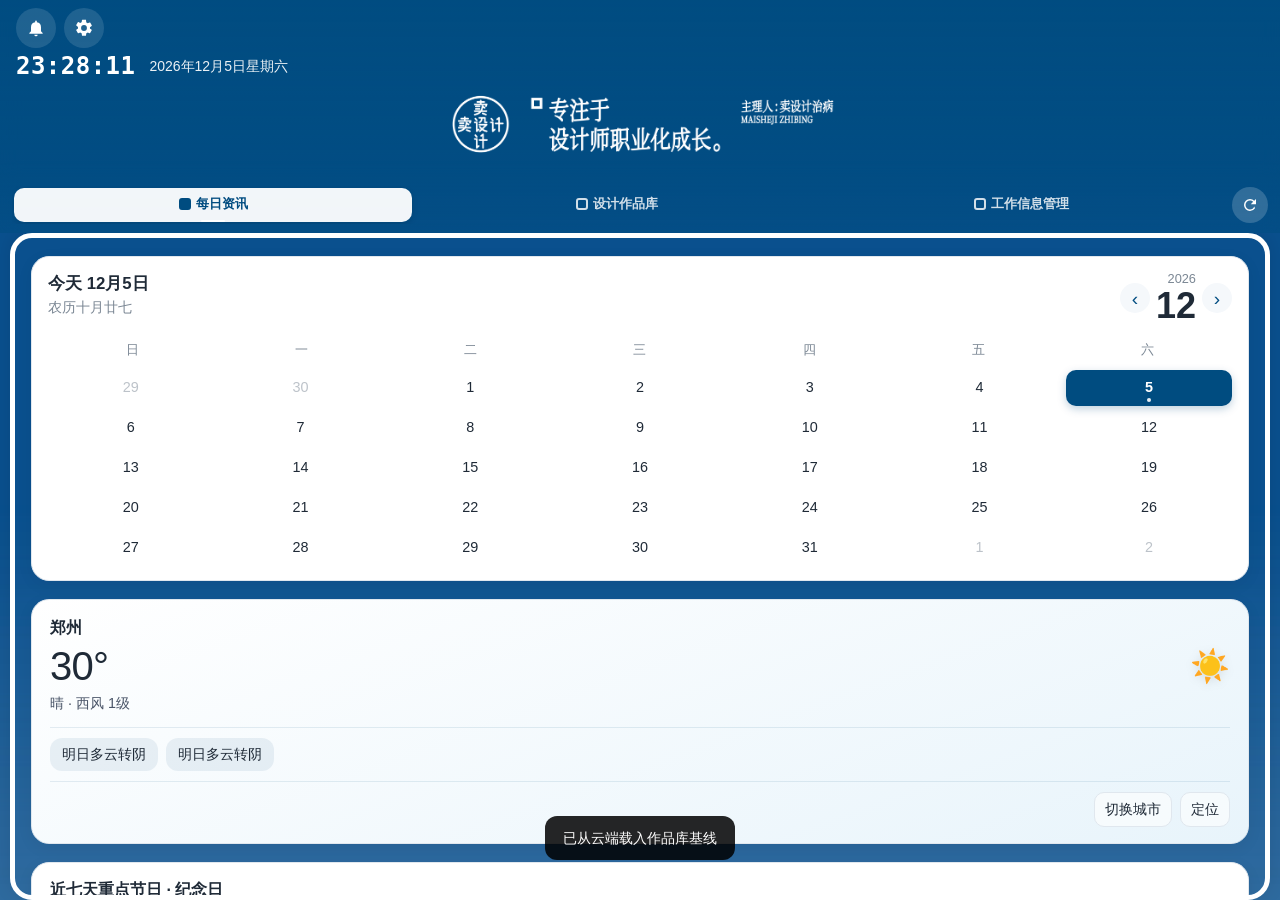
==== commit 702bcd6c: "fix: 作品页封面引号+分享视图只读+服务器短链+云端基线+图片放宽(z8)" ====
--- a/index.html
+++ b/index.html
@@ -173,6 +173,7 @@
           <!-- 顶部操作 -->
           <div class="page-actions">
             <span class="page-actions-title">作品库</span>
+            <button class="btn-outline" id="restoreCloud">从云端恢复</button>
             <button class="btn-outline" id="sharePortfolio">分享查看</button>
           </div>
 
@@ -516,7 +517,7 @@
 
   <script src="solarlunar.min.js?v=m20260816h"></script>
   <script>window.solarLunar = (window.solarLunar && window.solarLunar.default) ? window.solarLunar.default : window.solarLunar;</script>
-  <script src="app.js?v=m20260816z7"></script>
+  <script src="app.js?v=m20260816z8"></script>
   <!-- 安装到主屏幕 提示横幅 -->
   <div class="install-banner" id="installBanner" hidden>
     <div class="ib-text">把「卖设计」装到手机，像 App 一样随时打开 📲</div>
